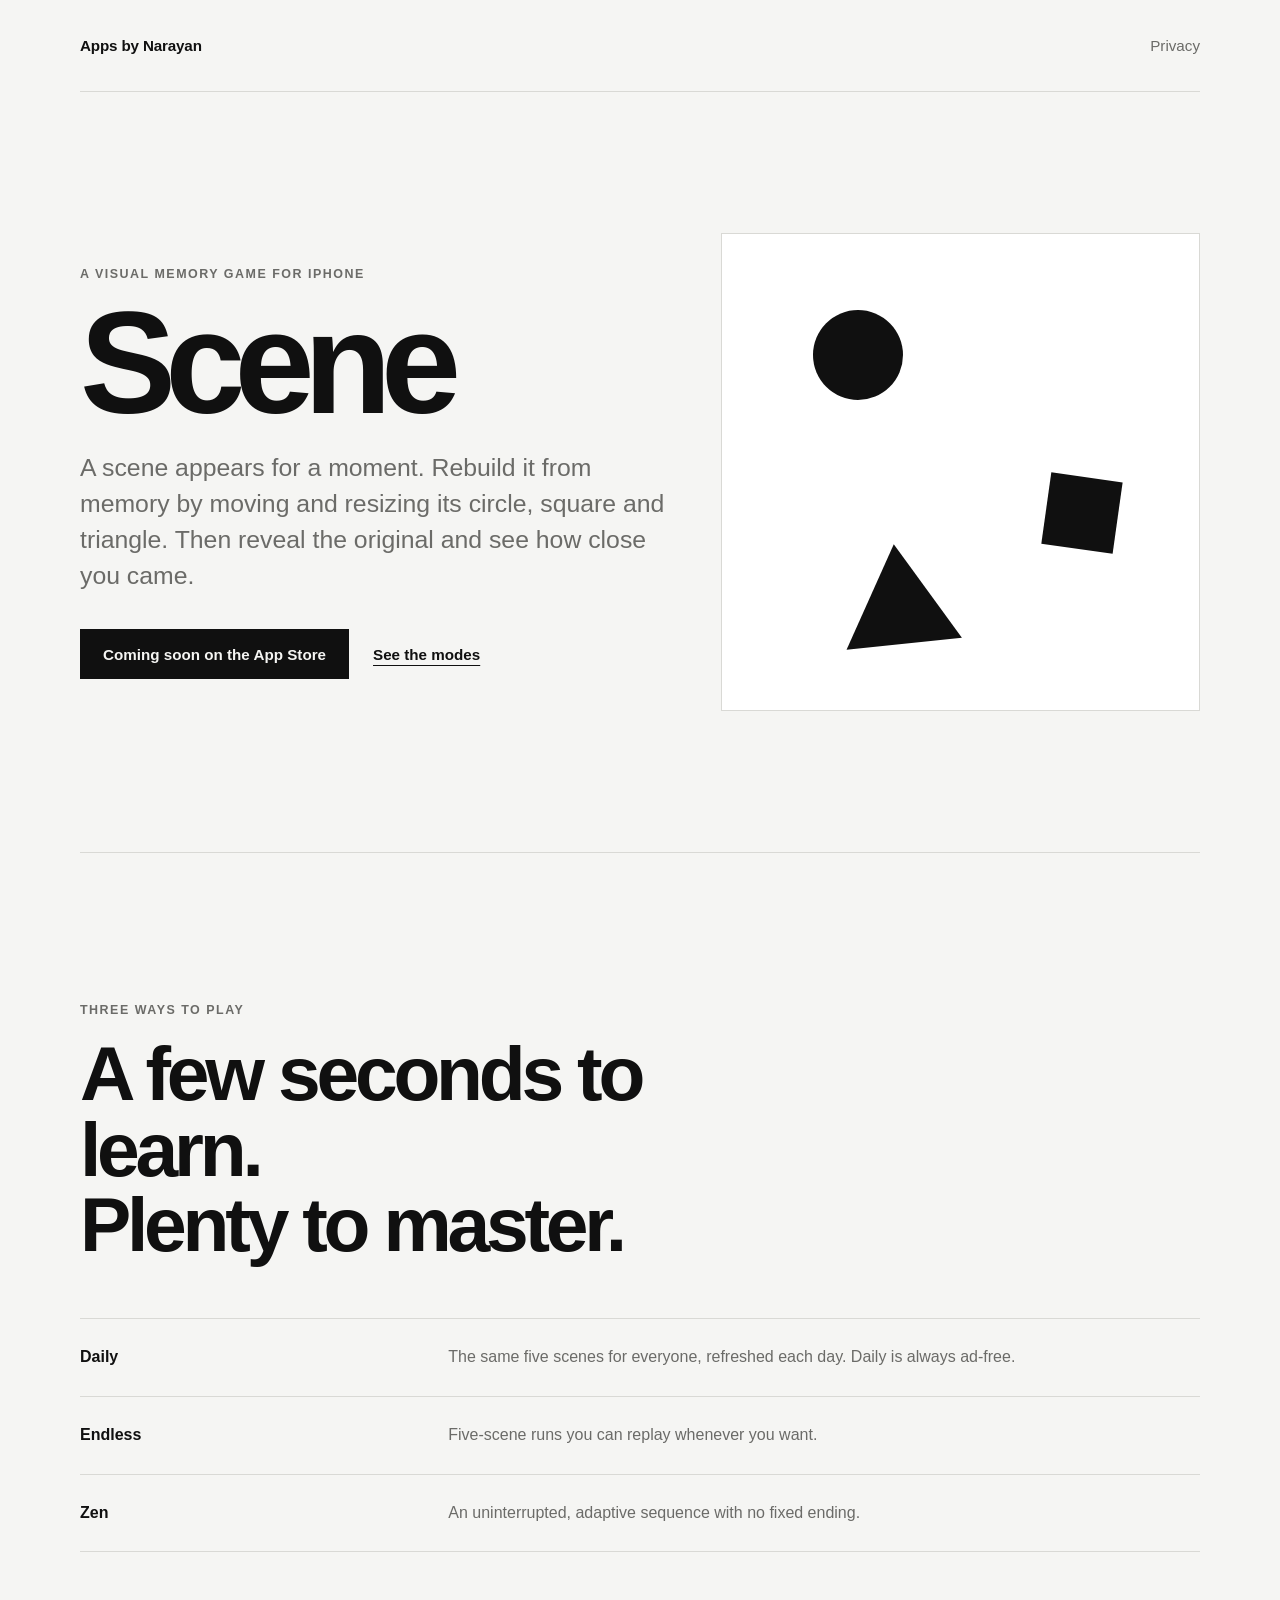
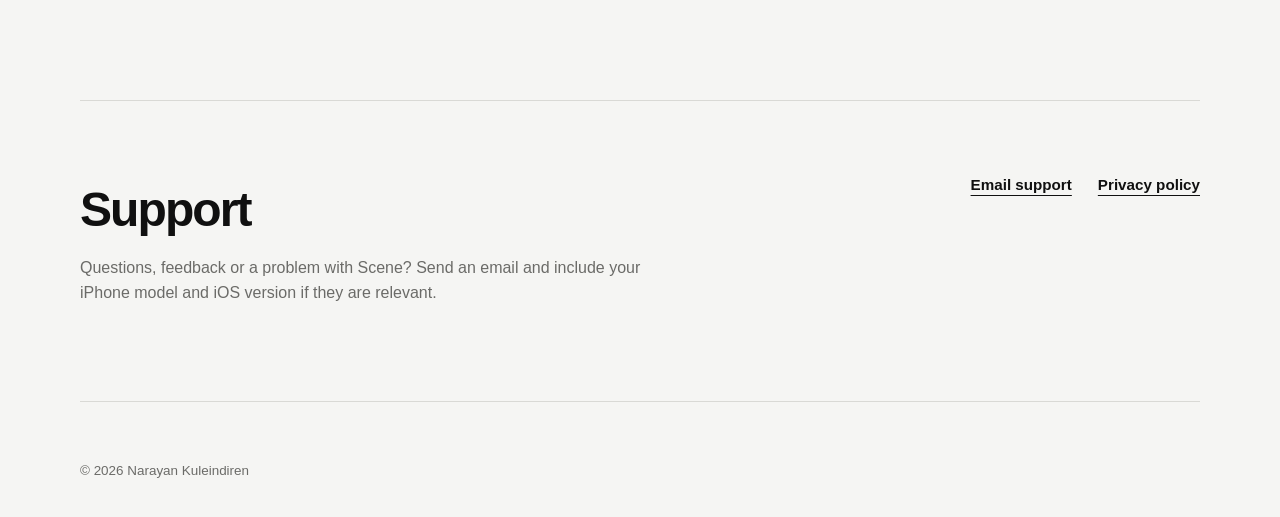
==== scene/index.html @ e5bf7677 "feat: add iOS apps support site" ====
<!doctype html>
<html lang="en-GB">
<head>
  <meta charset="utf-8">
  <meta name="viewport" content="width=device-width, initial-scale=1">
  <meta name="description" content="Scene is a minimalist visual memory game for iPhone. Look, remember and recreate scenes made from simple shapes.">
  <meta name="theme-color" content="#f5f5f3">
  <meta property="og:title" content="Scene for iPhone">
  <meta property="og:description" content="Look. Remember. Recreate.">
  <meta property="og:type" content="website">
  <meta property="og:url" content="https://apps.narayankuleindiren.com/scene/">
  <link rel="canonical" href="https://apps.narayankuleindiren.com/scene/">
  <link rel="icon" type="image/svg+xml" href="/favicon.svg">
  <link rel="stylesheet" href="/assets/styles.css">
  <title>Scene — Apps by Narayan</title>
</head>
<body>
  <header class="site-header page-shell">
    <a class="site-name" href="/">Apps by Narayan</a>
    <a class="quiet-link" href="/scene/privacy/">Privacy</a>
  </header>

  <main class="scene-main page-shell">
    <section class="scene-hero" aria-labelledby="scene-title">
      <div>
        <p class="eyebrow">A visual memory game for iPhone</p>
        <h1 class="scene-title" id="scene-title">Scene</h1>
        <p class="scene-lede">A scene appears for a moment. Rebuild it from memory by moving and resizing its circle, square and triangle. Then reveal the original and see how close you came.</p>
        <div class="scene-actions">
          <a class="button-link" href="https://apps.apple.com/app/id6819444641" aria-label="Scene on the App Store, coming soon">Coming soon on the App Store</a>
          <a class="text-link" href="#modes">See the modes</a>
        </div>
      </div>
      <div class="scene-stage" aria-label="A circle, square and triangle arranged as a Scene">
        <span class="shape shape--circle" aria-hidden="true"></span>
        <span class="shape shape--square" aria-hidden="true"></span>
        <span class="shape shape--triangle" aria-hidden="true"></span>
      </div>
    </section>

    <section class="mode-section" id="modes" aria-labelledby="modes-title">
      <p class="eyebrow">Three ways to play</p>
      <h2 class="section-heading" id="modes-title">A few seconds to learn.<br>Plenty to master.</h2>
      <dl class="mode-list">
        <div class="mode-row">
          <dt>Daily</dt>
          <dd>The same five scenes for everyone, refreshed each day. Daily is always ad-free.</dd>
        </div>
        <div class="mode-row">
          <dt>Endless</dt>
          <dd>Five-scene runs you can replay whenever you want.</dd>
        </div>
        <div class="mode-row">
          <dt>Zen</dt>
          <dd>An uninterrupted, adaptive sequence with no fixed ending.</dd>
        </div>
      </dl>
    </section>

    <section class="scene-contact" aria-labelledby="support-title">
      <div>
        <h2 id="support-title">Support</h2>
        <p>Questions, feedback or a problem with Scene? Send an email and include your iPhone model and iOS version if they are relevant.</p>
      </div>
      <nav aria-label="Scene support links">
        <a class="text-link" href="mailto:nkuleindiren@gmail.com">Email support</a>
        <a class="text-link" href="/scene/privacy/">Privacy policy</a>
      </nav>
    </section>
  </main>

  <footer class="site-footer page-shell">
    <p>© 2026 Narayan Kuleindiren</p>
  </footer>
</body>
</html>
---- assets/styles.css ----
:root {
  color-scheme: light dark;
  --background: #f5f5f3;
  --surface: #ffffff;
  --ink: #101010;
  --muted: #6b6b68;
  --line: #d9d9d5;
  --dark-surface: #101010;
  --dark-ink: #f7f7f4;
  --focus: #0067d8;
  font-family: -apple-system, BlinkMacSystemFont, "SF Pro Text", "Helvetica Neue", Arial, sans-serif;
  font-synthesis: none;
}

* {
  box-sizing: border-box;
}

html {
  background: var(--background);
  color: var(--ink);
  font-size: 100%;
}

body {
  min-height: 100vh;
  margin: 0;
  display: flex;
  flex-direction: column;
  background: var(--background);
  line-height: 1.55;
  -webkit-font-smoothing: antialiased;
}

a {
  color: inherit;
}

a:focus-visible {
  outline: 3px solid var(--focus);
  outline-offset: 4px;
}

.page-shell {
  width: min(100% - 40px, 1120px);
  margin-inline: auto;
}

.site-header {
  min-height: 92px;
  display: flex;
  align-items: center;
  justify-content: space-between;
  gap: 24px;
  border-bottom: 1px solid var(--line);
}

.site-name,
.quiet-link {
  font-size: 0.95rem;
  text-decoration: none;
}

.site-name {
  font-weight: 650;
  letter-spacing: -0.01em;
}

.quiet-link {
  color: var(--muted);
  text-decoration: underline;
  text-decoration-color: transparent;
  text-underline-offset: 4px;
}

.quiet-link:hover {
  color: var(--ink);
  text-decoration-color: currentColor;
}

.home-main {
  flex: 1;
  padding-block: clamp(72px, 11vw, 148px) 96px;
}

.intro {
  max-width: 820px;
  margin-bottom: clamp(68px, 10vw, 124px);
}

.eyebrow,
.card-kicker {
  margin: 0;
  color: var(--muted);
  font-size: 0.78rem;
  font-weight: 650;
  letter-spacing: 0.12em;
  text-transform: uppercase;
}

h1,
h2,
h3,
p {
  overflow-wrap: break-word;
}

h1 {
  margin: 18px 0 0;
  font-size: clamp(3rem, 9vw, 7.5rem);
  font-weight: 610;
  letter-spacing: -0.065em;
  line-height: 0.92;
}

.app-grid {
  display: grid;
  grid-template-columns: minmax(0, 1.65fr) minmax(280px, 0.8fr);
  gap: 22px;
  align-items: stretch;
}

.app-card {
  min-height: 360px;
  padding: clamp(28px, 4vw, 48px);
  display: flex;
  flex-direction: column;
  border: 1px solid var(--line);
  border-radius: 2px;
  text-decoration: none;
  transition: transform 180ms ease, border-color 180ms ease;
}

.app-card:hover {
  transform: translateY(-3px);
}

.app-card--scene {
  min-height: 500px;
  color: var(--dark-ink);
  background: var(--dark-surface);
  border-color: var(--dark-surface);
}

.app-card--scene .card-kicker,
.app-card--scene .card-copy p,
.app-card--scene .card-link {
  color: #b8b8b5;
}

.app-card--secondary {
  background: var(--surface);
}

.card-copy {
  margin-top: auto;
}

.card-copy h2 {
  margin: 10px 0 6px;
  font-size: clamp(2.1rem, 4.5vw, 4rem);
  font-weight: 610;
  letter-spacing: -0.045em;
  line-height: 1;
}

.card-copy p:not(.card-kicker) {
  max-width: 32rem;
  margin: 0;
  color: var(--muted);
  font-size: 1rem;
}

.card-link {
  margin-top: 32px;
  font-size: 0.9rem;
  font-weight: 600;
  text-decoration: underline;
  text-decoration-color: currentColor;
  text-underline-offset: 5px;
}

.scene-mark {
  display: flex;
  align-items: center;
  gap: 18px;
}

.scene-mark--large {
  min-height: 160px;
  justify-content: center;
}

.shape {
  display: block;
  width: 42px;
  height: 42px;
  background: currentColor;
}

.shape--circle {
  border-radius: 50%;
  transform: translateY(-30px);
}

.shape--square {
  transform: translateY(25px);
}

.shape--triangle {
  width: 0;
  height: 0;
  background: transparent;
  border-left: 24px solid transparent;
  border-right: 24px solid transparent;
  border-bottom: 43px solid currentColor;
  transform: translateY(-5px);
}

.site-footer {
  min-height: 116px;
  padding-block: 36px;
  display: flex;
  align-items: flex-end;
  border-top: 1px solid var(--line);
  color: var(--muted);
  font-size: 0.84rem;
}

.site-footer p {
  margin: 0;
}

/* Scene */
.scene-main,
.policy-main {
  flex: 1;
}

.scene-hero {
  min-height: min(760px, calc(100vh - 92px));
  display: grid;
  grid-template-columns: minmax(0, 1.1fr) minmax(300px, 0.9fr);
  gap: 56px;
  align-items: center;
  padding-block: 80px;
}

.scene-title {
  margin: 18px 0 24px;
  font-size: clamp(4.3rem, 12vw, 9rem);
  font-weight: 610;
  letter-spacing: -0.075em;
  line-height: 0.86;
}

.scene-lede {
  max-width: 620px;
  margin: 0;
  color: var(--muted);
  font-size: clamp(1.15rem, 2.4vw, 1.55rem);
  line-height: 1.45;
}

.scene-actions {
  margin-top: 36px;
  display: flex;
  flex-wrap: wrap;
  align-items: center;
  gap: 14px 24px;
}

.button-link {
  min-height: 50px;
  padding: 0 22px;
  display: inline-flex;
  align-items: center;
  justify-content: center;
  border: 1px solid var(--ink);
  background: var(--ink);
  color: var(--background);
  text-decoration: none;
  font-size: 0.95rem;
  font-weight: 650;
}

.text-link {
  font-size: 0.95rem;
  font-weight: 600;
  text-underline-offset: 5px;
}

.scene-stage {
  aspect-ratio: 1 / 1;
  position: relative;
  background: var(--surface);
  border: 1px solid var(--line);
}

.scene-stage .shape {
  position: absolute;
}

.scene-stage .shape--circle {
  width: 19%;
  height: 19%;
  top: 16%;
  left: 19%;
  transform: none;
}

.scene-stage .shape--square {
  width: 15%;
  height: 15%;
  top: 51%;
  right: 17%;
  transform: rotate(8deg);
}

.scene-stage .shape--triangle {
  width: 0;
  height: 0;
  left: 25%;
  bottom: 14%;
  border-left-width: clamp(30px, 5vw, 58px);
  border-right-width: clamp(30px, 5vw, 58px);
  border-bottom-width: clamp(52px, 8.65vw, 100px);
  transform: rotate(-6deg);
}

.mode-section {
  padding-block: clamp(84px, 12vw, 148px);
  border-top: 1px solid var(--line);
}

.section-heading {
  max-width: 720px;
  margin: 16px 0 56px;
  font-size: clamp(2.4rem, 6vw, 5.4rem);
  font-weight: 610;
  letter-spacing: -0.055em;
  line-height: 0.98;
}

.mode-list {
  margin: 0;
  border-top: 1px solid var(--line);
}

.mode-row {
  padding-block: 26px;
  display: grid;
  grid-template-columns: minmax(130px, 0.45fr) minmax(0, 1fr);
  gap: 30px;
  border-bottom: 1px solid var(--line);
}

.mode-row dt {
  font-weight: 650;
}

.mode-row dd {
  margin: 0;
  color: var(--muted);
}

.scene-contact {
  padding-block: 72px 96px;
  display: flex;
  justify-content: space-between;
  gap: 28px;
  border-top: 1px solid var(--line);
}

.scene-contact h2 {
  margin: 0 0 8px;
  font-size: clamp(1.8rem, 4vw, 3rem);
  letter-spacing: -0.04em;
}

.scene-contact p {
  max-width: 570px;
  margin: 0;
  color: var(--muted);
}

.scene-contact nav {
  display: flex;
  flex-wrap: wrap;
  align-content: flex-start;
  gap: 18px 26px;
}

/* Privacy */
.policy-main {
  padding-block: clamp(64px, 10vw, 124px) 112px;
}

.policy-header,
.policy-body {
  width: min(100%, 760px);
}

.policy-header {
  margin-bottom: 72px;
}

.policy-header h1 {
  margin-top: 16px;
  font-size: clamp(3rem, 8vw, 6.5rem);
}

.policy-summary {
  margin: 30px 0 0;
  color: var(--muted);
  font-size: 1.2rem;
}

.policy-date {
  margin: 22px 0 0;
  color: var(--muted);
  font-size: 0.9rem;
}

.policy-body section {
  padding-block: 32px;
  border-top: 1px solid var(--line);
}

.policy-body h2 {
  margin: 0 0 14px;
  font-size: 1.35rem;
  letter-spacing: -0.02em;
}

.policy-body p,
.policy-body li {
  color: #353533;
}

.policy-body p {
  margin: 0 0 14px;
}

.policy-body p:last-child {
  margin-bottom: 0;
}

.policy-body ul {
  margin: 0;
  padding-left: 1.25rem;
}

.policy-body li + li {
  margin-top: 8px;
}

@media (prefers-reduced-motion: reduce) {
  *,
  *::before,
  *::after {
    scroll-behavior: auto !important;
    transition-duration: 0.01ms !important;
  }
}

@media (max-width: 760px) {
  .page-shell {
    width: min(100% - 32px, 1120px);
  }

  .site-header {
    min-height: 76px;
  }

  .home-main {
    padding-block: 64px 72px;
  }

  .app-grid,
  .scene-hero {
    grid-template-columns: 1fr;
  }

  .app-card,
  .app-card--scene {
    min-height: 390px;
  }

  .app-card--secondary {
    min-height: 300px;
  }

  .scene-hero {
    min-height: auto;
    gap: 64px;
    padding-block: 72px;
  }

  .scene-stage {
    width: min(100%, 520px);
  }

  .mode-row {
    grid-template-columns: 1fr;
    gap: 6px;
  }

  .scene-contact {
    flex-direction: column;
  }
}

@media (prefers-color-scheme: dark) {
  :root {
    --background: #0c0c0c;
    --surface: #161616;
    --ink: #f2f2ef;
    --muted: #aaa9a4;
    --line: #353532;
    --dark-surface: #f2f2ef;
    --dark-ink: #111111;
    --focus: #69aaff;
  }

  .app-card--scene .card-kicker,
  .app-card--scene .card-copy p,
  .app-card--scene .card-link {
    color: #5c5c59;
  }

  .policy-body p,
  .policy-body li {
    color: #d0d0cc;
  }
}
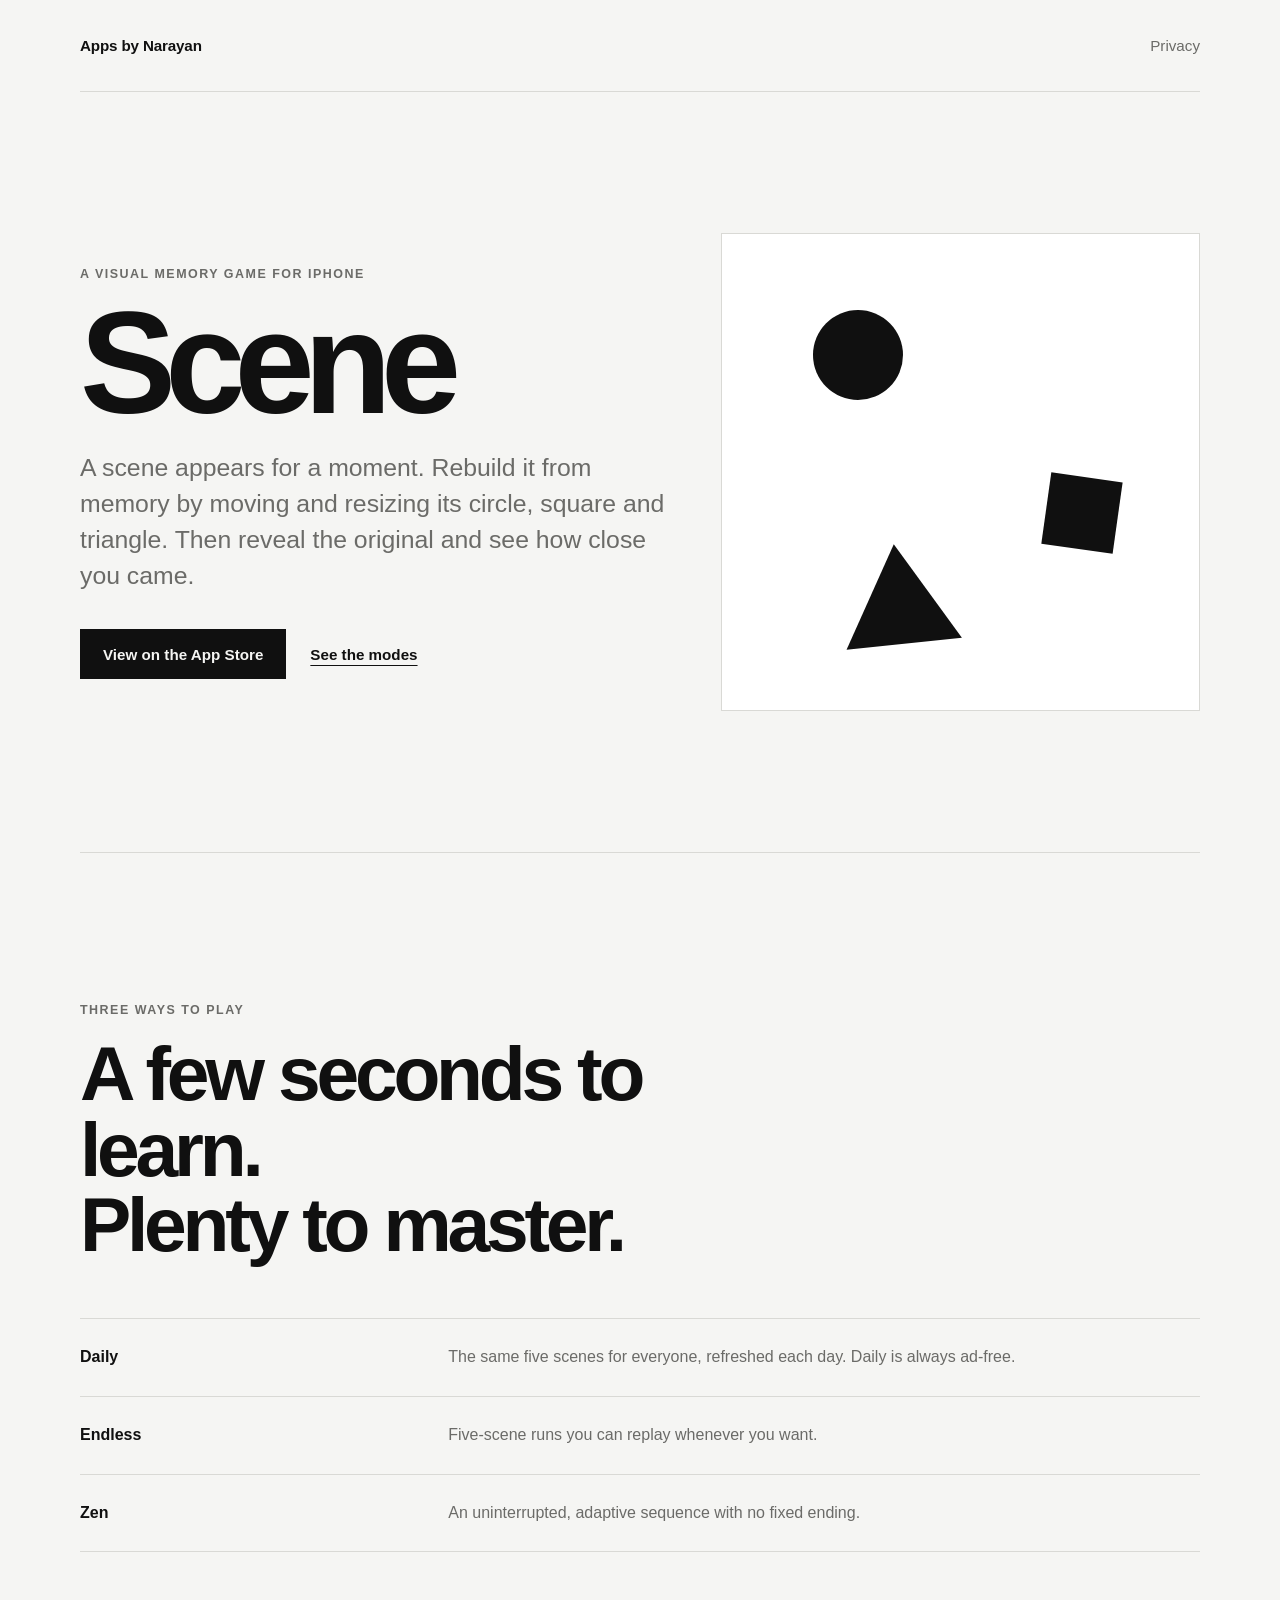
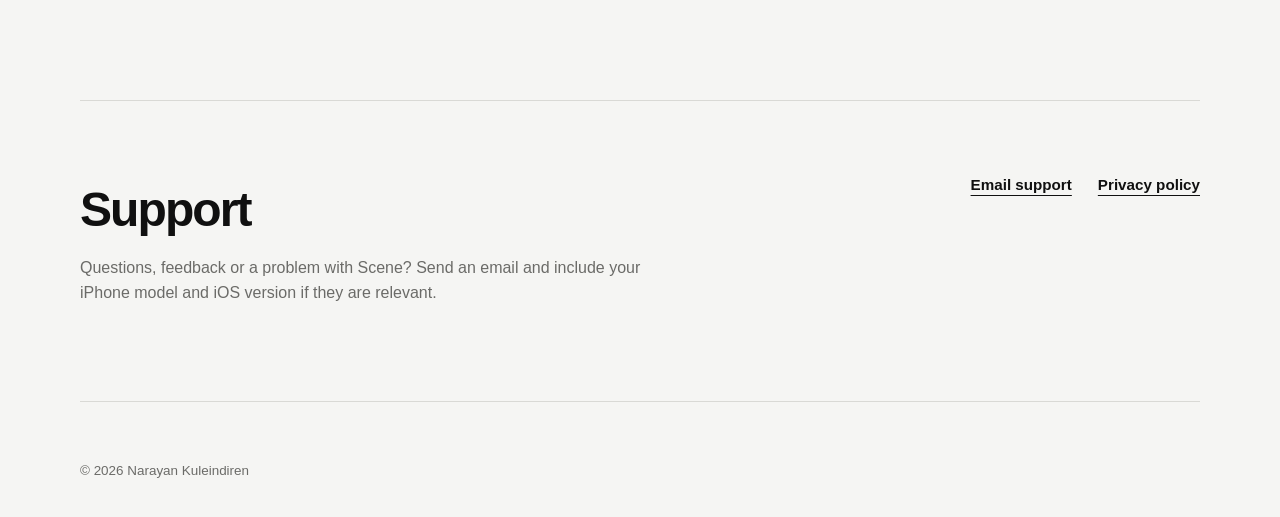
==== commit 362f0480: "Mark Scene as available on the App Store" ====
--- a/scene/index.html
+++ b/scene/index.html
@@ -27,7 +27,7 @@
         <h1 class="scene-title" id="scene-title">Scene</h1>
         <p class="scene-lede">A scene appears for a moment. Rebuild it from memory by moving and resizing its circle, square and triangle. Then reveal the original and see how close you came.</p>
         <div class="scene-actions">
-          <a class="button-link" href="https://apps.apple.com/app/id6819444641" aria-label="Scene on the App Store, coming soon">Coming soon on the App Store</a>
+          <a class="button-link" href="https://apps.apple.com/app/id6819444641">View on the App Store</a>
           <a class="text-link" href="#modes">See the modes</a>
         </div>
       </div>
--- a/assets/styles.css
+++ b/assets/styles.css
@@ -120,6 +120,10 @@
   align-items: stretch;
 }
 
+.app-grid--three {
+  grid-template-columns: repeat(3, minmax(0, 1fr));
+}
+
 .app-card {
   min-height: 360px;
   padding: clamp(28px, 4vw, 48px);
@@ -178,6 +182,23 @@
   text-decoration: underline;
   text-decoration-color: currentColor;
   text-underline-offset: 5px;
+}
+
+.app-icon {
+  display: block;
+  border-radius: 22%;
+}
+
+.app-icon--card {
+  width: 88px;
+  height: 88px;
+  margin-bottom: 56px;
+}
+
+.app-icon--hero {
+  width: 104px;
+  height: 104px;
+  margin-bottom: 34px;
 }
 
 .scene-mark {
@@ -252,6 +273,18 @@
   font-weight: 610;
   letter-spacing: -0.075em;
   line-height: 0.86;
+}
+
+/* Untangle reuses Scene's overview and support layout. */
+.untangle-title {
+  font-size: clamp(3.8rem, 10vw, 7.2rem);
+}
+
+.untangle-stage {
+  display: block;
+  width: 100%;
+  height: auto;
+  border: 1px solid var(--line);
 }
 
 .scene-lede {
@@ -391,6 +424,103 @@
   gap: 18px 26px;
 }
 
+/* Since Then */
+.since-hero {
+  min-height: min(720px, calc(100vh - 92px));
+  padding-block: clamp(72px, 10vw, 128px);
+  display: grid;
+  grid-template-columns: minmax(0, 1.2fr) minmax(280px, 0.8fr);
+  gap: 72px;
+  align-items: center;
+}
+
+.since-title {
+  margin: 18px 0 24px;
+  font-size: clamp(4rem, 10vw, 8rem);
+  font-weight: 610;
+  letter-spacing: -0.07em;
+  line-height: 0.88;
+}
+
+.since-lede {
+  max-width: 660px;
+  margin: 0;
+  color: var(--muted);
+  font-size: clamp(1.15rem, 2.4vw, 1.55rem);
+  line-height: 1.45;
+}
+
+.counter-panel {
+  min-height: 390px;
+  padding: 36px;
+  display: flex;
+  flex-direction: column;
+  justify-content: space-between;
+  background: var(--surface);
+  border: 1px solid var(--line);
+}
+
+.counter-label,
+.counter-footnote {
+  margin: 0;
+  color: var(--muted);
+  font-size: 0.82rem;
+}
+
+.counter-value {
+  margin: 0;
+  font-size: clamp(4.5rem, 11vw, 8rem);
+  font-weight: 560;
+  letter-spacing: -0.08em;
+  line-height: 0.82;
+}
+
+.counter-value span {
+  display: block;
+  margin-top: 14px;
+  color: var(--muted);
+  font-size: 0.9rem;
+  font-weight: 600;
+  letter-spacing: 0;
+  line-height: 1.4;
+}
+
+.support-grid {
+  margin-block: clamp(84px, 12vw, 140px);
+  display: grid;
+  grid-template-columns: repeat(2, minmax(0, 1fr));
+  gap: 1px;
+  background: var(--line);
+  border-block: 1px solid var(--line);
+}
+
+.support-item {
+  min-height: 230px;
+  padding: clamp(28px, 4vw, 46px);
+  background: var(--background);
+}
+
+.support-item h2 {
+  margin: 0 0 12px;
+  font-size: 1.25rem;
+  letter-spacing: -0.02em;
+}
+
+.support-item p {
+  margin: 0;
+  color: var(--muted);
+}
+
+.support-item .text-link {
+  display: inline-block;
+  margin-top: 22px;
+}
+
+.support-item:last-child {
+  grid-column: 1 / -1;
+  min-height: 210px;
+}
+
 /* Privacy */
 .policy-main {
   padding-block: clamp(64px, 10vw, 124px) 112px;
@@ -478,7 +608,8 @@
   }
 
   .app-grid,
-  .scene-hero {
+  .scene-hero,
+  .since-hero {
     grid-template-columns: 1fr;
   }
 
@@ -508,6 +639,15 @@
 
   .scene-contact {
     flex-direction: column;
+  }
+
+  .since-hero {
+    min-height: auto;
+    gap: 56px;
+  }
+
+  .support-grid {
+    grid-template-columns: 1fr;
   }
 }
 
